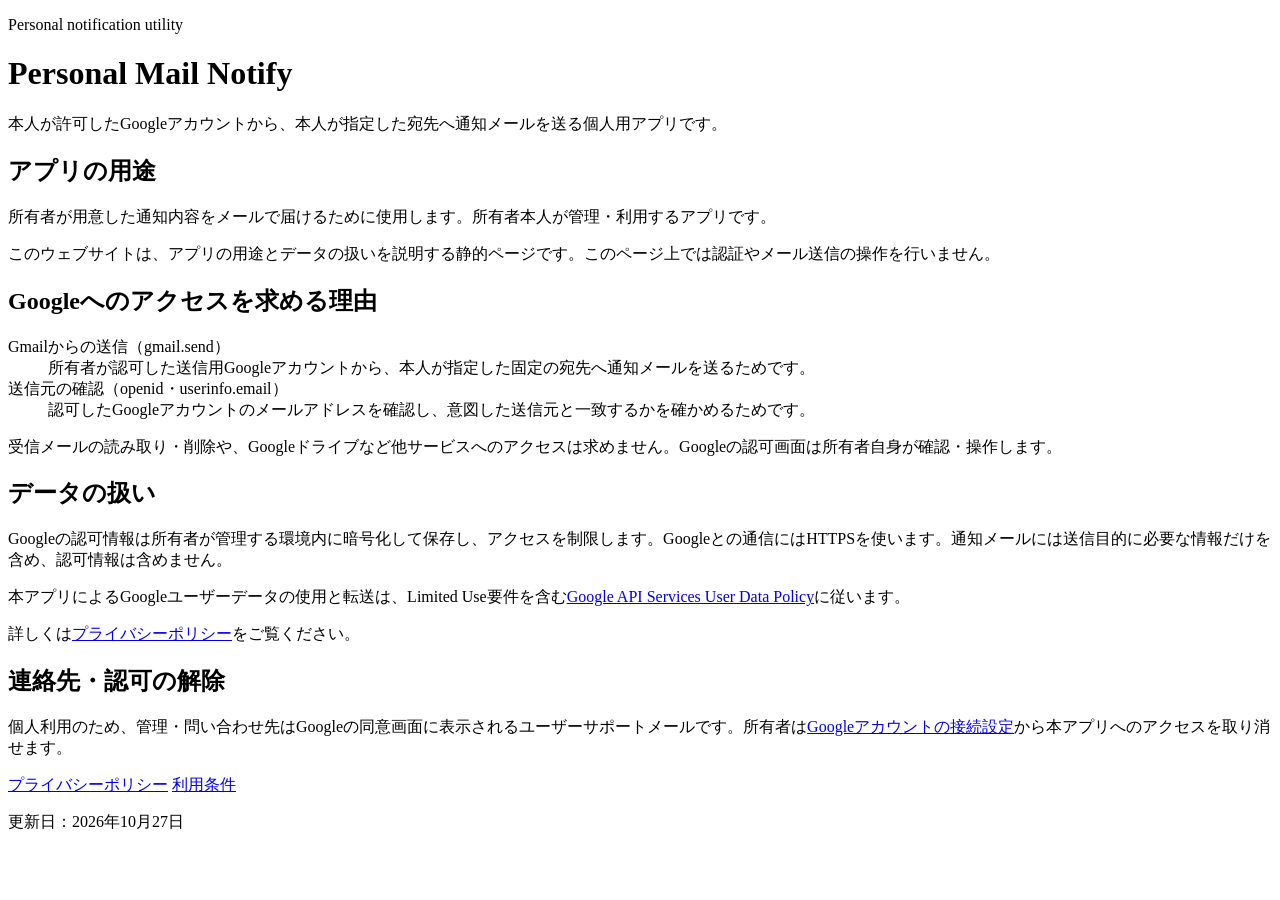
==== index.html @ 80c0e979 "Create index.html" ====
<!doctype html>
<html lang="ja">
<head>
  <meta charset="utf-8">
  <meta name="viewport" content="width=device-width, initial-scale=1">
  <meta name="robots" content="noindex, nofollow">
  <meta name="referrer" content="no-referrer">
  <meta http-equiv="Content-Security-Policy" content="default-src 'none'; style-src 'self'; base-uri 'none'; form-action 'none'">
  <title>Personal Mail Notify</title>
  <link rel="stylesheet" href="style.css">
</head>
<body>
<main>
  <p class="eyebrow">Personal notification utility</p>
  <h1>Personal Mail Notify</h1>
  <p class="lead">本人が許可したGoogleアカウントから、本人が指定した宛先へ通知メールを送る個人用アプリです。</p>
  <section>
    <h2>アプリの用途</h2>
    <p>所有者が用意した通知内容をメールで届けるために使用します。所有者本人が管理・利用するアプリです。</p>
    <p>このウェブサイトは、アプリの用途とデータの扱いを説明する静的ページです。このページ上では認証やメール送信の操作を行いません。</p>
  </section>
  <section>
    <h2>Googleへのアクセスを求める理由</h2>
    <dl>
      <dt>Gmailからの送信（gmail.send）</dt>
      <dd>所有者が認可した送信用Googleアカウントから、本人が指定した固定の宛先へ通知メールを送るためです。</dd>
      <dt>送信元の確認（openid・userinfo.email）</dt>
      <dd>認可したGoogleアカウントのメールアドレスを確認し、意図した送信元と一致するかを確かめるためです。</dd>
    </dl>
    <p>受信メールの読み取り・削除や、Googleドライブなど他サービスへのアクセスは求めません。Googleの認可画面は所有者自身が確認・操作します。</p>
  </section>
  <section>
    <h2>データの扱い</h2>
    <p>Googleの認可情報は所有者が管理する環境内に暗号化して保存し、アクセスを制限します。Googleとの通信にはHTTPSを使います。通知メールには送信目的に必要な情報だけを含め、認可情報は含めません。</p>
    <p>本アプリによるGoogleユーザーデータの使用と転送は、Limited Use要件を含む<a href="https://developers.google.com/terms/api-services-user-data-policy">Google API Services User Data Policy</a>に従います。</p>
    <p>詳しくは<a href="privacy.html">プライバシーポリシー</a>をご覧ください。</p>
  </section>
  <section>
    <h2>連絡先・認可の解除</h2>
    <p>個人利用のため、管理・問い合わせ先はGoogleの同意画面に表示されるユーザーサポートメールです。所有者は<a href="https://myaccount.google.com/connections">Googleアカウントの接続設定</a>から本アプリへのアクセスを取り消せます。</p>
  </section>
  <footer>
    <a href="privacy.html">プライバシーポリシー</a>
    <a href="terms.html">利用条件</a>
    <p>更新日：2026年10月27日</p>
  </footer>
</main>
</body>
</html>
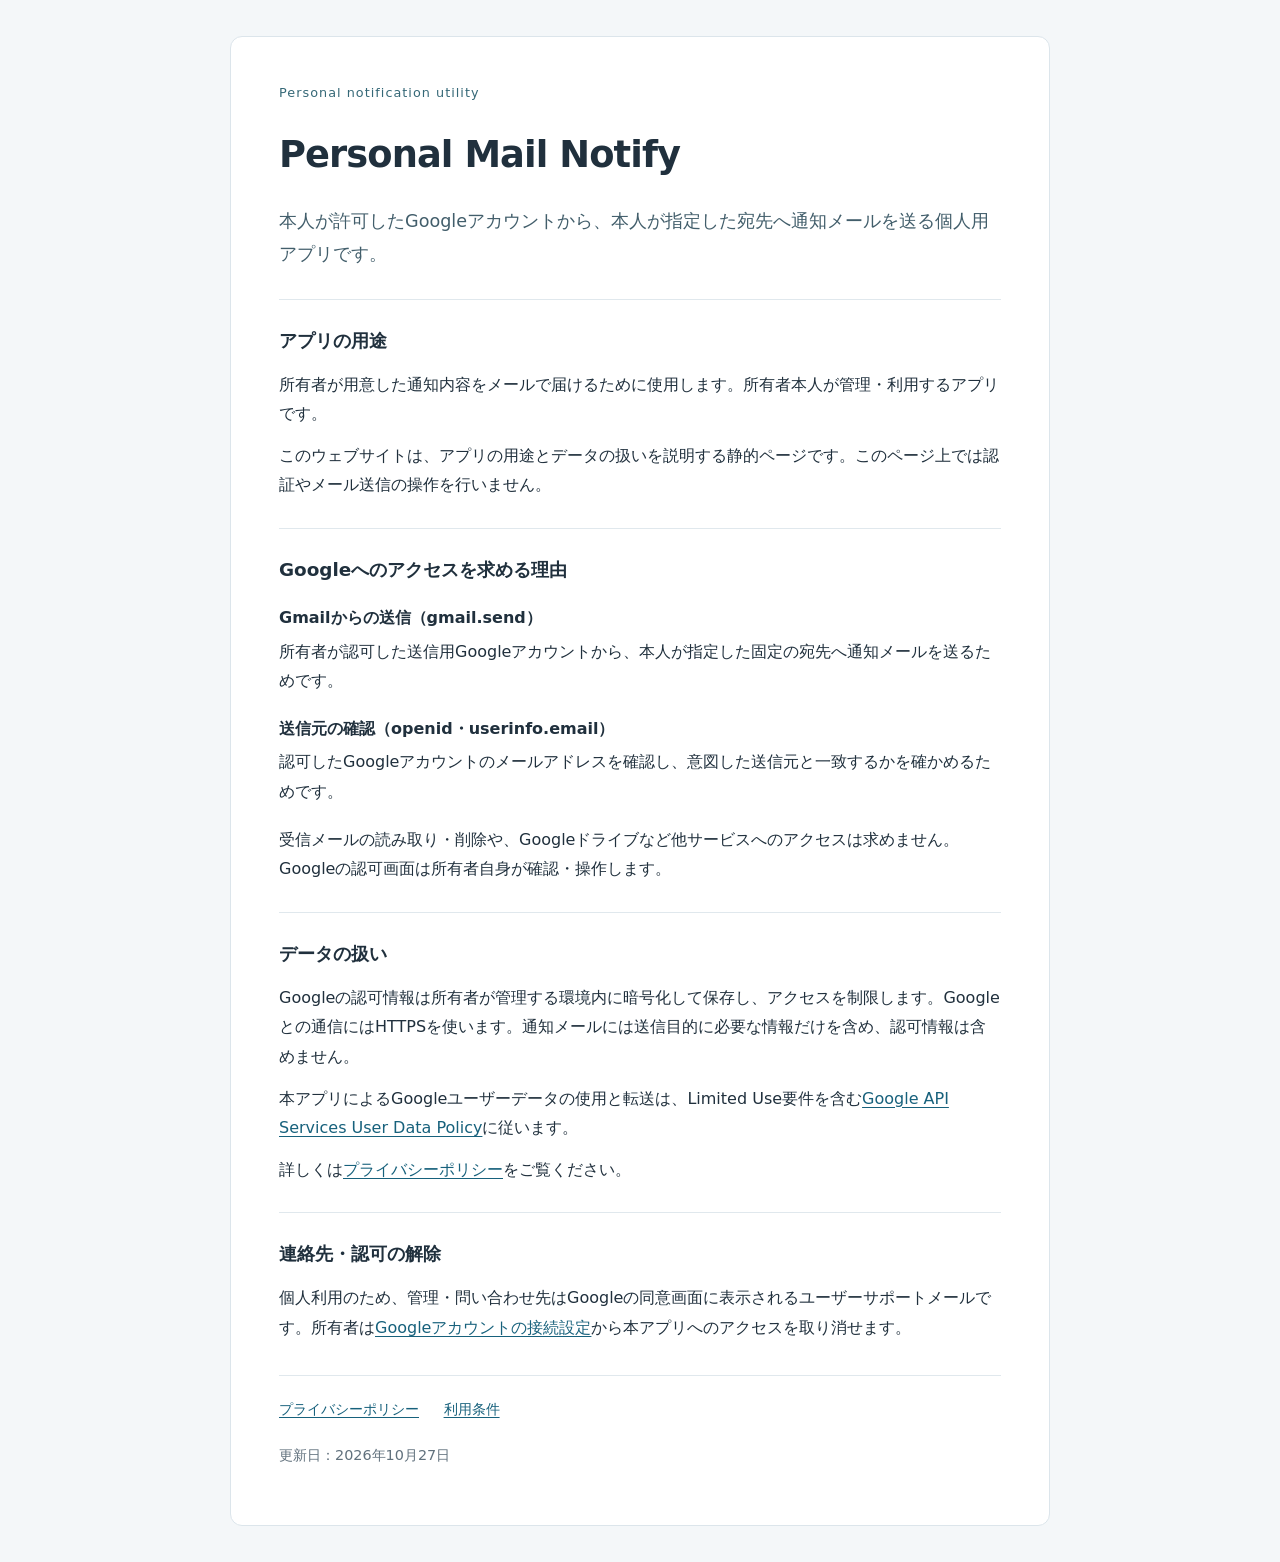
==== commit e88b11f3: "Update index.html" ====
--- a/index.html
+++ b/index.html
@@ -2,6 +2,7 @@
 <html lang="ja">
 <head>
   <meta charset="utf-8">
+  <meta name="google-site-verification" content="85LuNYdi_ut0WV2oLiPKwp_aS4LK9RdKOar_BHZKW58">
   <meta name="viewport" content="width=device-width, initial-scale=1">
   <meta name="robots" content="noindex, nofollow">
   <meta name="referrer" content="no-referrer">
--- a/style.css
+++ b/style.css
@@ -0,0 +1,21 @@
+:root { color-scheme: light dark; font-family: system-ui, -apple-system, "Segoe UI", "Noto Sans JP", sans-serif; line-height: 1.85; color: #20303d; background: #f4f7f9; }
+* { box-sizing: border-box; }
+body { margin: 0; padding: 36px 20px; }
+main { max-width: 820px; margin: auto; background: #fff; padding: 44px 48px; border: 1px solid #dce5eb; border-radius: 12px; }
+.eyebrow { color: #356877; font-size: .8rem; letter-spacing: .08em; margin: 0; }
+h1 { font-size: clamp(1.7rem, 4vw, 2.3rem); line-height: 1.4; letter-spacing: -.025em; }
+h1 span { display: block; font-size: .65em; font-weight: 500; }
+.lead { color: #425e6b; font-size: 1.1rem; }
+h2 { font-size: 1.15rem; margin: 0 0 12px; }
+section { border-top: 1px solid #e0e8ed; margin-top: 28px; padding-top: 24px; }
+p { margin: 12px 0; }
+a { color: #17617c; text-underline-offset: .2em; overflow-wrap: anywhere; }
+a:hover { text-decoration-thickness: 2px; }
+dt { font-weight: 650; }
+dd { margin: 4px 0 18px; }
+footer { border-top: 1px solid #e0e8ed; margin-top: 32px; padding-top: 20px; font-size: .9rem; }
+footer a { display: inline-block; margin: 0 20px 8px 0; }
+footer p { color: #61717d; }
+nav { font-size: .9rem; }
+@media (max-width: 560px) { body { padding: 14px 10px; } main { padding: 28px 22px; } }
+@media (prefers-color-scheme: dark) { :root { color: #e1e9ed; background: #111b22; } main { background: #18252e; border-color: #344650; } .eyebrow, .lead { color: #a5c2ce; } section, footer { border-color: #344650; } a { color: #9ed7eb; } footer p { color: #a6b6be; } }
